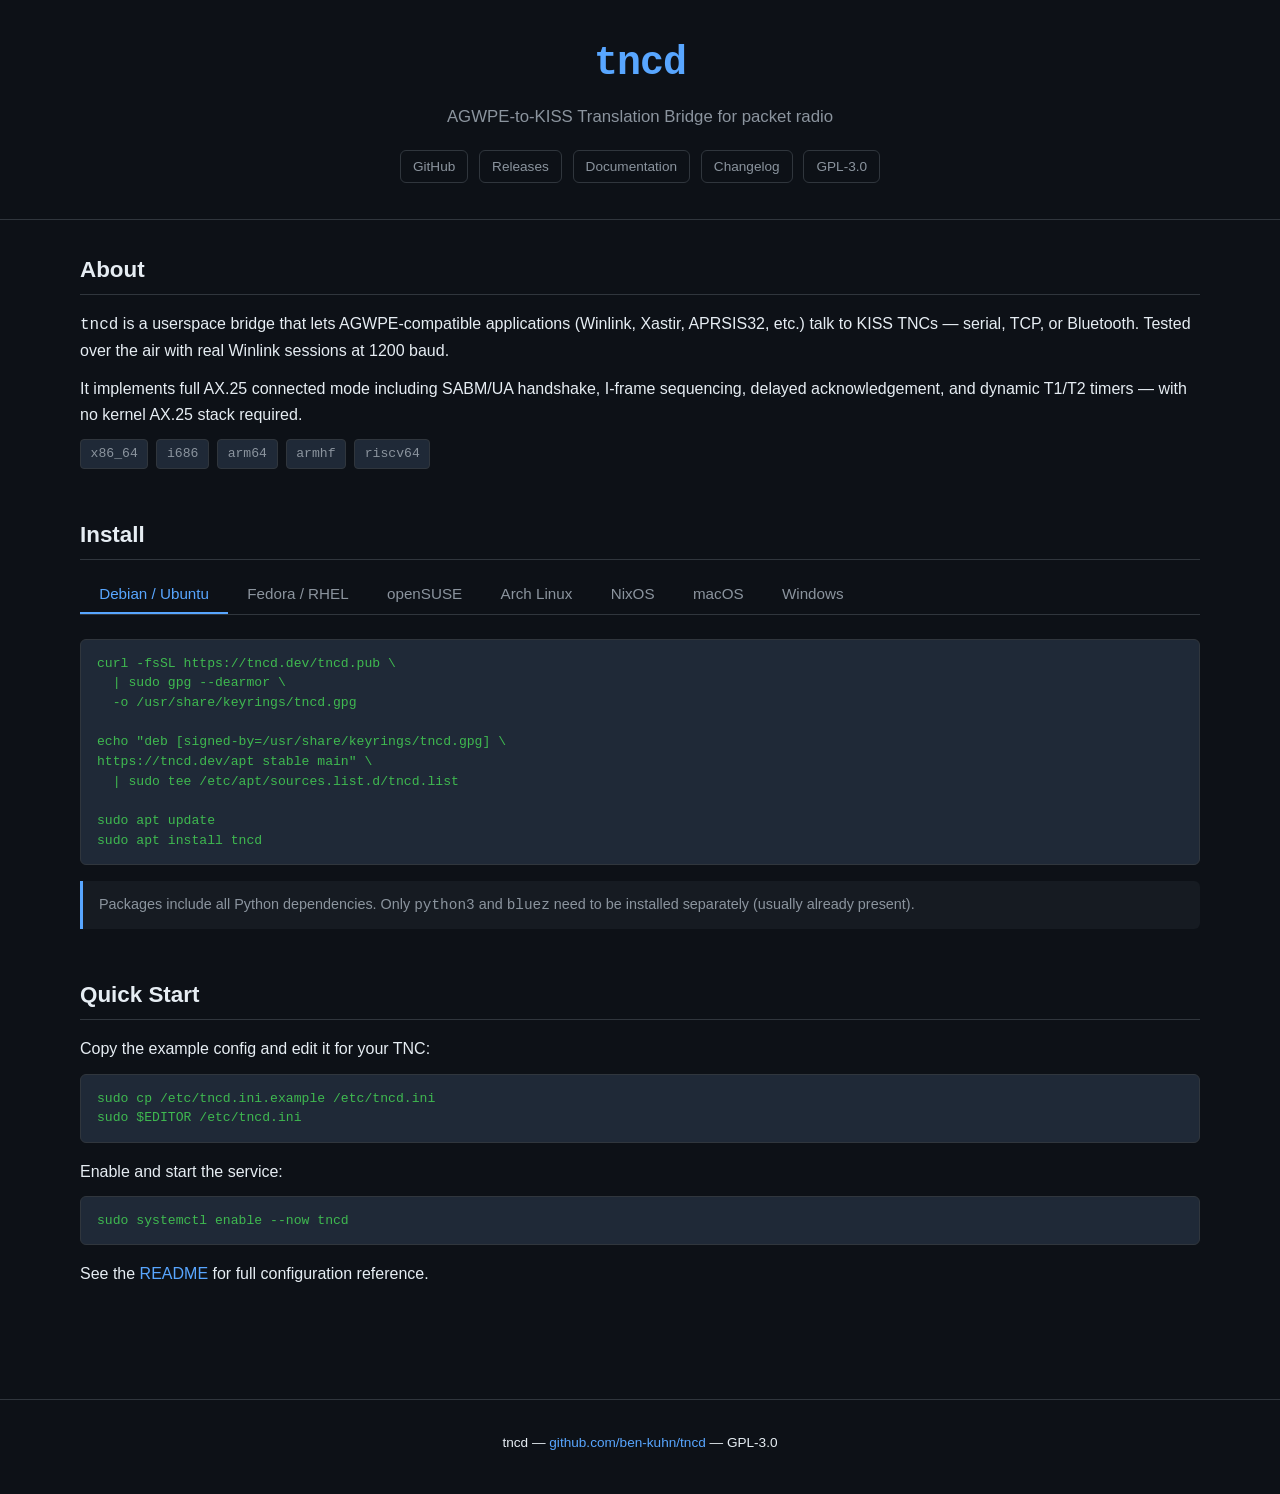
==== website/index.html @ 5413b1a2 "website: add changelog page, update Bluetooth docs for native SPP - Add changelog.html with release " ====
<!DOCTYPE html>
<html lang="en">
<head>
  <meta charset="UTF-8">
  <meta name="viewport" content="width=device-width, initial-scale=1.0">
  <title>tncd — AGWPE-to-KISS Translation Bridge</title>
  <style>
    :root {
      --bg: #0d1117;
      --surface: #161b22;
      --border: #30363d;
      --text: #e6edf3;
      --muted: #8b949e;
      --accent: #58a6ff;
      --green: #3fb950;
      --code-bg: #1f2937;
    }
    * { box-sizing: border-box; margin: 0; padding: 0; }
    body {
      background: var(--bg);
      color: var(--text);
      font-family: -apple-system, BlinkMacSystemFont, "Segoe UI", Helvetica, Arial, sans-serif;
      font-size: 16px;
      line-height: 1.6;
    }
    a { color: var(--accent); text-decoration: none; }
    a:hover { text-decoration: underline; }

    header {
      border-bottom: 1px solid var(--border);
      padding: 2rem 1rem;
      text-align: center;
    }
    header h1 {
      font-size: 2.5rem;
      font-family: "SF Mono", "Fira Code", monospace;
      color: var(--accent);
      letter-spacing: -1px;
    }
    header p.tagline {
      color: var(--muted);
      margin-top: 0.5rem;
      font-size: 1.05rem;
    }
    header .badges {
      margin-top: 1rem;
    }
    header .badges a {
      display: inline-block;
      margin: 0.2rem;
      padding: 0.3rem 0.75rem;
      border: 1px solid var(--border);
      border-radius: 6px;
      font-size: 0.85rem;
      color: var(--muted);
    }
    header .badges a:hover { border-color: var(--accent); color: var(--accent); text-decoration: none; }

    main {
      max-width: 90%;
      margin: 0 auto;
      padding: 2rem 1rem 4rem;
    }

    section { margin-bottom: 3rem; }
    h2 {
      font-size: 1.4rem;
      margin-bottom: 1rem;
      padding-bottom: 0.4rem;
      border-bottom: 1px solid var(--border);
    }
    p { margin-bottom: 0.75rem; color: var(--text); }

    pre {
      background: var(--code-bg);
      border: 1px solid var(--border);
      border-radius: 6px;
      padding: 0.85rem 1rem;
      overflow-x: auto;
      font-size: 0.82rem;
      line-height: 1.5;
    }
    code { font-family: "SF Mono", "Fira Code", "Cascadia Code", monospace; }
    pre code { color: var(--green); }

    .note {
      background: var(--surface);
      border-left: 3px solid var(--accent);
      padding: 0.75rem 1rem;
      border-radius: 0 6px 6px 0;
      font-size: 0.9rem;
      color: var(--muted);
      margin-top: 1rem;
    }

    .arch-list {
      display: flex;
      flex-wrap: wrap;
      gap: 0.5rem;
      margin-top: 0.5rem;
    }
    .arch-tag {
      background: var(--code-bg);
      border: 1px solid var(--border);
      border-radius: 4px;
      padding: 0.2rem 0.6rem;
      font-size: 0.82rem;
      font-family: monospace;
      color: var(--muted);
    }

    /* Tabs */
    .tabs {
      display: flex;
      flex-wrap: wrap;
      gap: 0;
      border-bottom: 1px solid var(--border);
      margin-bottom: 1.5rem;
    }
    .tab {
      background: none;
      border: none;
      color: var(--muted);
      font-family: inherit;
      font-size: 0.95rem;
      padding: 0.6rem 1.2rem;
      cursor: pointer;
      border-bottom: 2px solid transparent;
      transition: color 0.15s, border-color 0.15s;
    }
    .tab:hover {
      color: var(--text);
    }
    .tab.active {
      color: var(--accent);
      border-bottom-color: var(--accent);
    }
    .tab-content {
      display: none;
    }
    .tab-content.active {
      display: block;
    }

    footer {
      text-align: center;
      padding: 2rem 1rem;
      border-top: 1px solid var(--border);
      color: var(--muted);
      font-size: 0.85rem;
    }
  </style>
</head>
<body>

<header>
  <h1>tncd</h1>
  <p class="tagline">AGWPE-to-KISS Translation Bridge for packet radio</p>
  <div class="badges">
    <a href="https://github.com/ben-kuhn/tncd">GitHub</a>
    <a href="https://github.com/ben-kuhn/tncd/releases">Releases</a>
    <a href="/docs.html">Documentation</a>
    <a href="/changelog.html">Changelog</a>
    <a href="https://github.com/ben-kuhn/tncd/blob/main/COPYING">GPL-3.0</a>
  </div>
</header>

<main>

  <section>
    <h2>About</h2>
    <p>
      <code>tncd</code> is a userspace bridge that lets AGWPE-compatible applications (Winlink,
      Xastir, APRSIS32, etc.) talk to KISS TNCs — serial, TCP, or Bluetooth.
      Tested over the air with real Winlink sessions at 1200 baud.
    </p>
    <p>
      It implements full AX.25 connected mode including SABM/UA handshake, I-frame sequencing,
      delayed acknowledgement, and dynamic T1/T2 timers — with no kernel AX.25 stack required.
    </p>
    <div class="arch-list">
      <span class="arch-tag">x86_64</span>
      <span class="arch-tag">i686</span>
      <span class="arch-tag">arm64</span>
      <span class="arch-tag">armhf</span>
      <span class="arch-tag">riscv64</span>
    </div>
  </section>

  <section>
    <h2>Install</h2>

    <div class="tabs">
      <button class="tab active" data-tab="debian">Debian / Ubuntu</button>
      <button class="tab" data-tab="fedora">Fedora / RHEL</button>
      <button class="tab" data-tab="opensuse">openSUSE</button>
      <button class="tab" data-tab="arch">Arch Linux</button>
      <button class="tab" data-tab="nixos">NixOS</button>
      <button class="tab" data-tab="macos">macOS</button>
      <button class="tab" data-tab="windows">Windows</button>
    </div>

    <div class="tab-content active" id="tab-debian">
      <pre><code>curl -fsSL https://tncd.dev/tncd.pub \
  | sudo gpg --dearmor \
  -o /usr/share/keyrings/tncd.gpg

echo "deb [signed-by=/usr/share/keyrings/tncd.gpg] \
https://tncd.dev/apt stable main" \
  | sudo tee /etc/apt/sources.list.d/tncd.list

sudo apt update
sudo apt install tncd</code></pre>
    </div>

    <div class="tab-content" id="tab-fedora">
      <pre><code>sudo curl -fsSL \
  https://tncd.dev/rpm/tncd.repo \
  -o /etc/yum.repos.d/tncd.repo

sudo dnf install tncd</code></pre>
    </div>

    <div class="tab-content" id="tab-opensuse">
      <pre><code>sudo curl -fsSL \
  https://tncd.dev/rpm/tncd.repo \
  -o /etc/zypp/repos.d/tncd.repo

sudo zypper refresh
sudo zypper install tncd</code></pre>
    </div>

    <div class="tab-content" id="tab-arch">
      <pre><code># Download the PKGBUILD
curl -fsSL https://raw.githubusercontent.com/ben-kuhn/tncd/main/packaging/PKGBUILD \
  -o PKGBUILD

# Build and install
makepkg -si</code></pre>
    </div>

    <div class="tab-content" id="tab-nixos">
      <p>tncd is packaged in
        <a href="https://github.com/ben-kuhn/nix-ham-packages">nix-ham-packages</a>.
        Add the overlay and service module to your NixOS configuration:</p>
      <pre><code>let
  ham = builtins.fetchTarball
    "https://github.com/ben-kuhn/nix-ham-packages/archive/main.tar.gz";
in {
  nixpkgs.overlays = [ (import ham) ];
  imports = [ "${ham}/tncd/module.nix" ];

  services.tncd = {
    enable = true;
    settings = {
      server.callsign = "N0CALL";
      client = {
        type = "serial";
        device = "/dev/ttyUSB0";
        serial_baudrate = 9600;
        ota_baudrate = 1200;
      };
    };
  };
}</code></pre>
      <p style="margin-top:1rem;">See the
        <a href="https://github.com/ben-kuhn/tncd/blob/main/nix/README.md">Nix README</a>
        for Bluetooth setup and all module options.</p>
    </div>

    <div class="tab-content" id="tab-macos">
      <p>Install from source using pip:</p>
      <pre><code>git clone https://github.com/ben-kuhn/tncd.git
cd tncd
python3 -m venv .venv
source .venv/bin/activate
pip install -r requirements.txt
python tncd.py -c tncd.ini</code></pre>
      <p style="margin-top:1rem;font-size:0.85rem;color:var(--muted)">
        Homebrew package coming soon.
      </p>
    </div>

    <div class="tab-content" id="tab-windows">
      <p>
        tncd is best run under
        <a href="https://learn.microsoft.com/en-us/windows/wsl/install">Windows Subsystem for Linux (WSL)</a>.
        Install WSL with a Debian or Ubuntu distribution, then follow the Debian / Ubuntu instructions above.
      </p>
      <pre><code>wsl --install -d Ubuntu</code></pre>
      <p style="margin-top:0.5rem;font-size:0.85rem;color:var(--muted)">
        Once inside WSL, serial devices are accessible via
        <code>/dev/ttyS<em>N</em></code> and TCP TNCs work normally.
      </p>
    </div>

    <div class="note">
      Packages include all Python dependencies. Only <code>python3</code> and
      <code>bluez</code> need to be installed separately (usually already present).
    </div>
  </section>

  <section>
    <h2>Quick Start</h2>
    <p>Copy the example config and edit it for your TNC:</p>
    <pre><code>sudo cp /etc/tncd.ini.example /etc/tncd.ini
sudo $EDITOR /etc/tncd.ini</code></pre>

    <p style="margin-top:1rem;">Enable and start the service:</p>
    <pre><code>sudo systemctl enable --now tncd</code></pre>

    <p style="margin-top:1rem;">
      See the <a href="https://github.com/ben-kuhn/tncd/blob/main/README.md">README</a>
      for full configuration reference.
    </p>
  </section>

</main>

<footer>
  <p>tncd &mdash; <a href="https://github.com/ben-kuhn/tncd">github.com/ben-kuhn/tncd</a> &mdash; GPL-3.0</p>
</footer>

<script>
  document.querySelectorAll('.tab').forEach(function(btn) {
    btn.addEventListener('click', function() {
      document.querySelectorAll('.tab').forEach(function(t) { t.classList.remove('active'); });
      document.querySelectorAll('.tab-content').forEach(function(c) { c.classList.remove('active'); });
      btn.classList.add('active');
      document.getElementById('tab-' + btn.dataset.tab).classList.add('active');
    });
  });
</script>

</body>
</html>
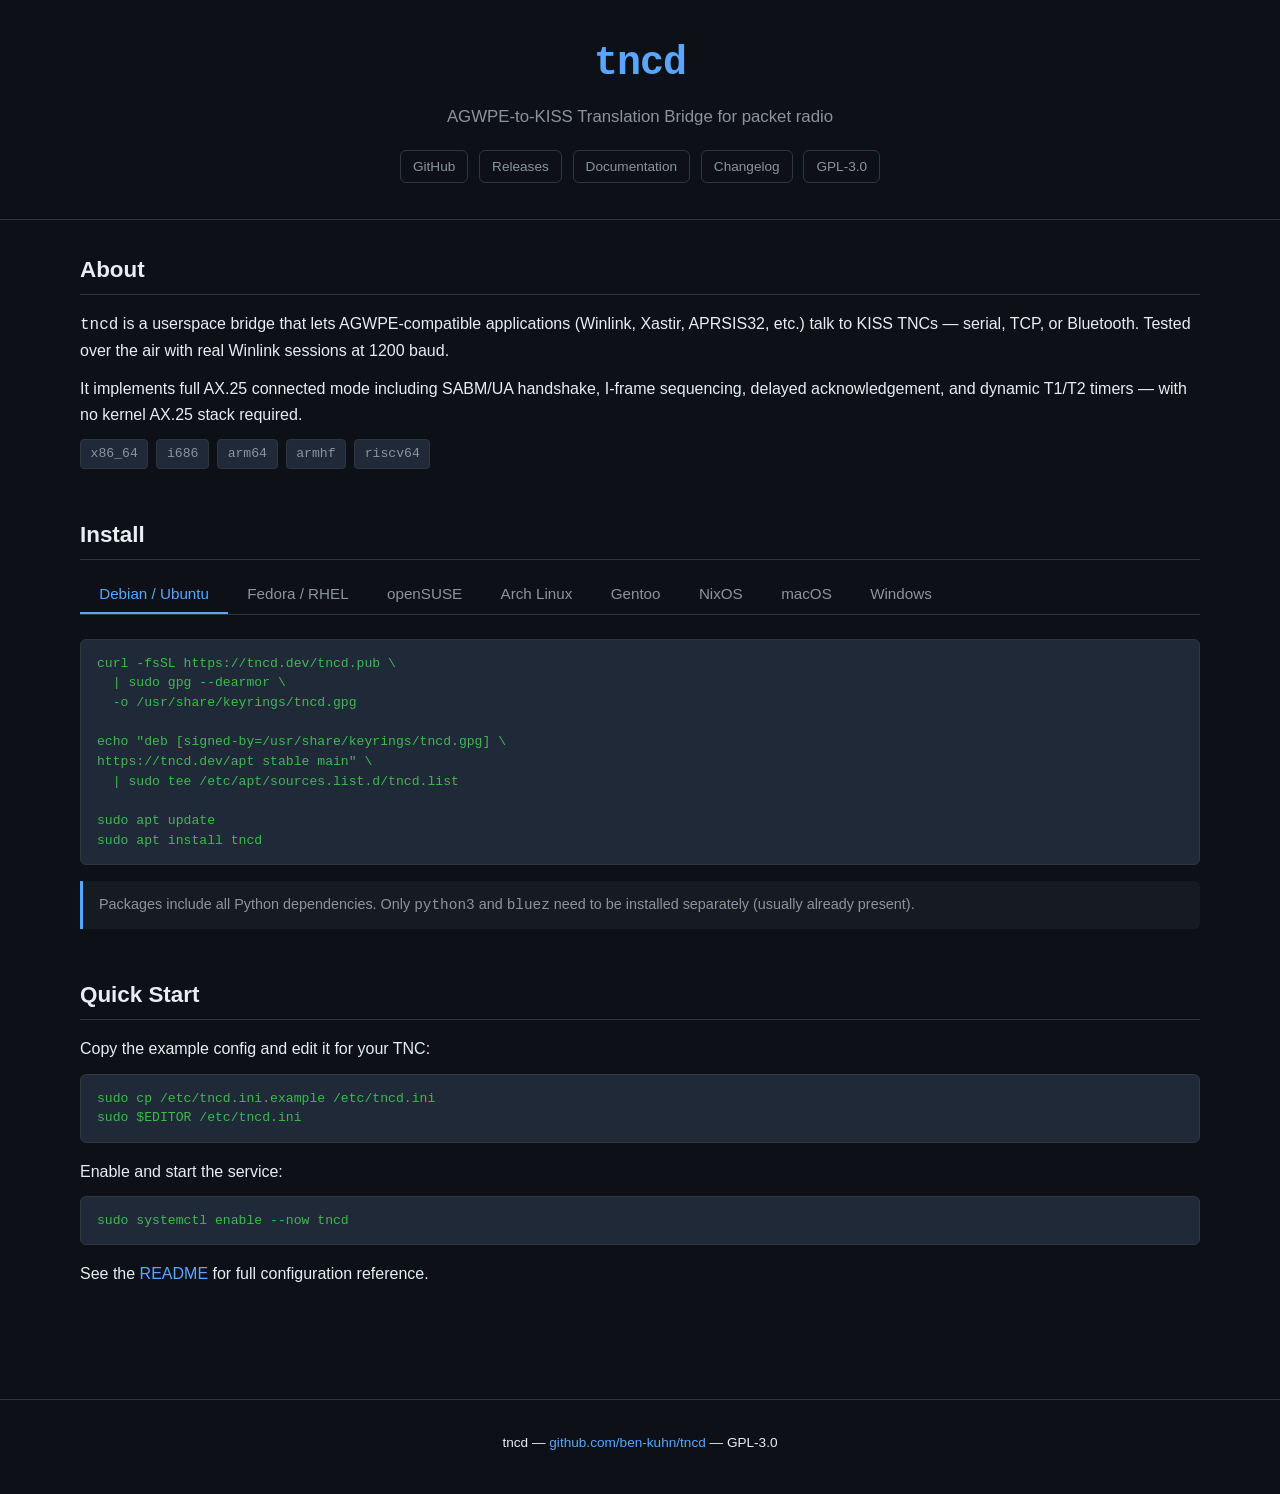
==== commit a343c49f: "website: add Gentoo install instructions to homepage Co-Authored-By: Claude Opus 4.6 <noreply@anthro" ====
--- a/website/index.html
+++ b/website/index.html
@@ -195,6 +195,7 @@
       <button class="tab" data-tab="fedora">Fedora / RHEL</button>
       <button class="tab" data-tab="opensuse">openSUSE</button>
       <button class="tab" data-tab="arch">Arch Linux</button>
+      <button class="tab" data-tab="gentoo">Gentoo</button>
       <button class="tab" data-tab="nixos">NixOS</button>
       <button class="tab" data-tab="macos">macOS</button>
       <button class="tab" data-tab="windows">Windows</button>
@@ -237,6 +238,26 @@
 
 # Build and install
 makepkg -si</code></pre>
+    </div>
+
+    <div class="tab-content" id="tab-gentoo">
+      <p>tncd is available via a custom overlay that includes the package and its Python dependencies.</p>
+      <pre><code># Clone the overlay
+sudo mkdir -p /var/db/repos
+sudo git clone https://github.com/ben-kuhn/tncd.git \
+  /var/db/repos/tncd
+
+# Register the overlay
+cat &lt;&lt;'EOF' | sudo tee /etc/portage/repos.conf/tncd.conf
+[tncd]
+location = /var/db/repos/tncd/packaging/gentoo-overlay
+EOF
+
+# Install (add bluetooth USE flag for BT support)
+sudo emerge --ask net-misc/tncd</code></pre>
+      <p style="margin-top:1rem;">The overlay also provides ebuilds for
+        <code>dev-python/kiss3</code>, <code>dev-python/pyham-ax25</code>,
+        and <code>dev-python/ax253</code>.</p>
     </div>
 
     <div class="tab-content" id="tab-nixos">
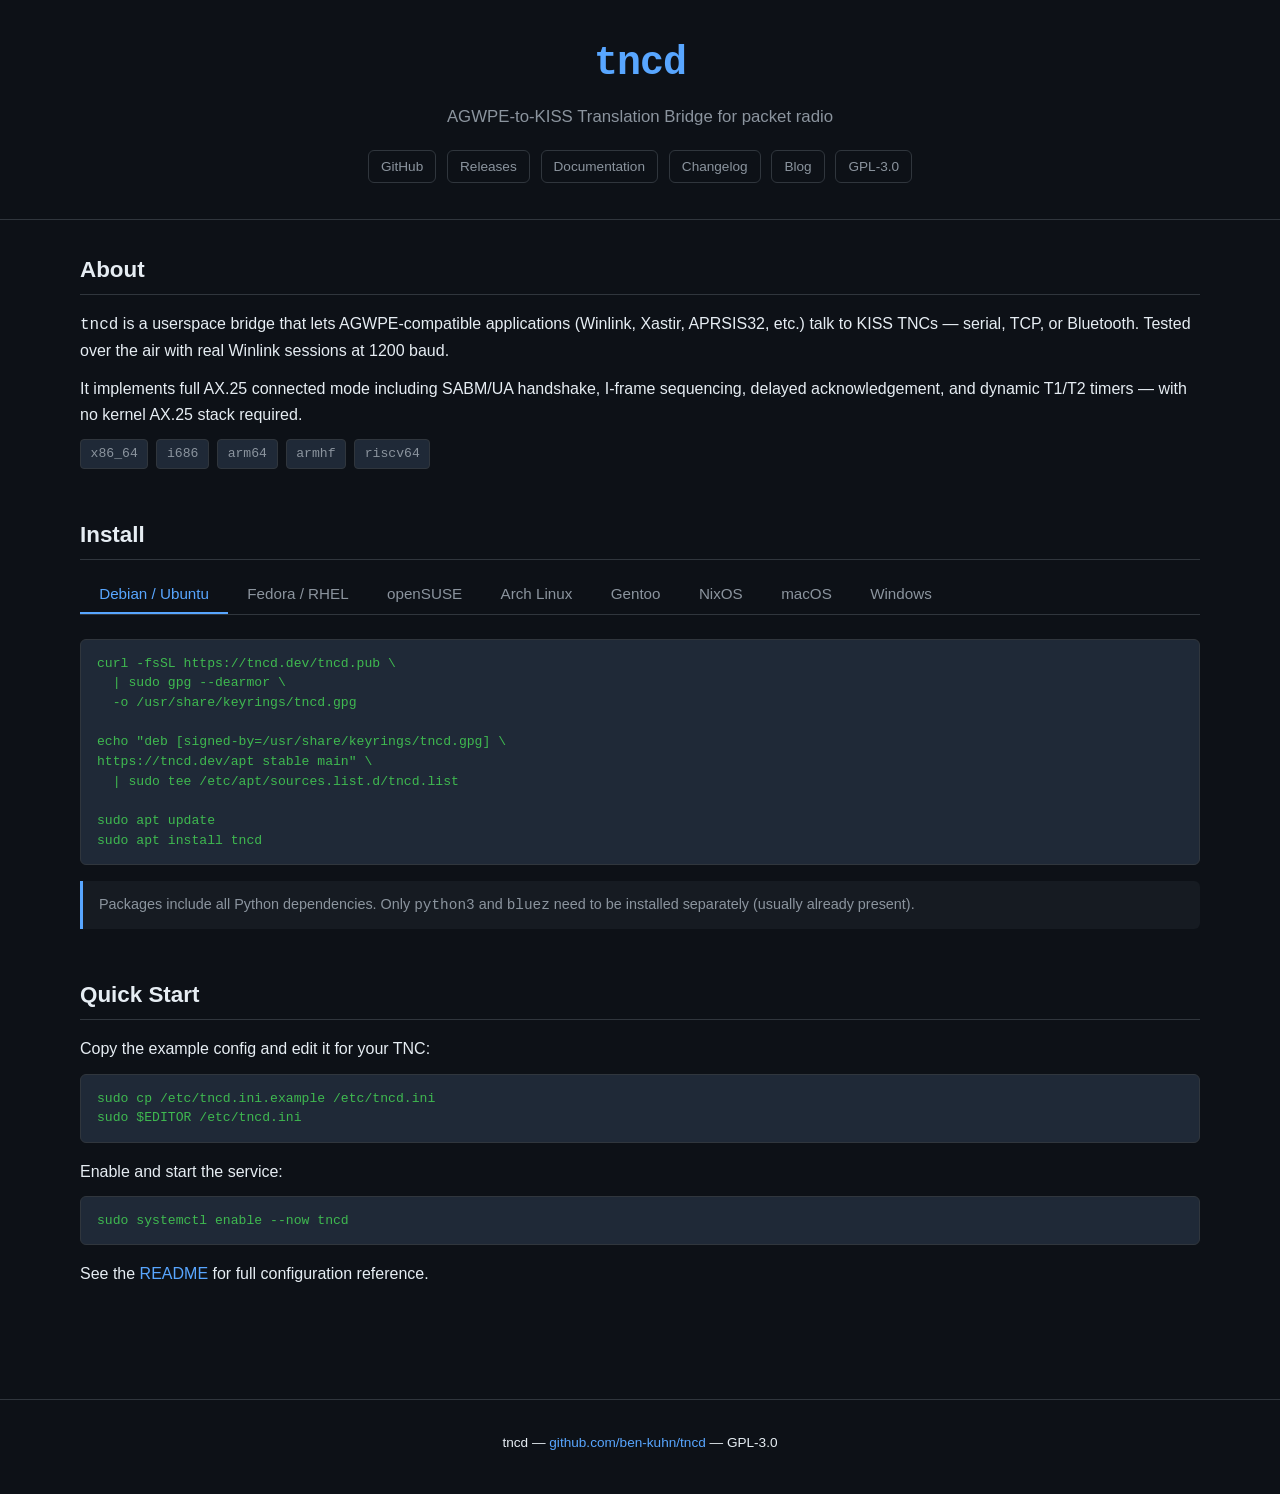
==== commit 68dcab09: "website: add Blog page that pulls posts tagged tncd from ku0hn.radio New blog.html fetches https://k" ====
--- a/website/index.html
+++ b/website/index.html
@@ -161,6 +161,7 @@
     <a href="https://github.com/ben-kuhn/tncd/releases">Releases</a>
     <a href="/docs.html">Documentation</a>
     <a href="/changelog.html">Changelog</a>
+    <a href="/blog.html">Blog</a>
     <a href="https://github.com/ben-kuhn/tncd/blob/main/COPYING">GPL-3.0</a>
   </div>
 </header>
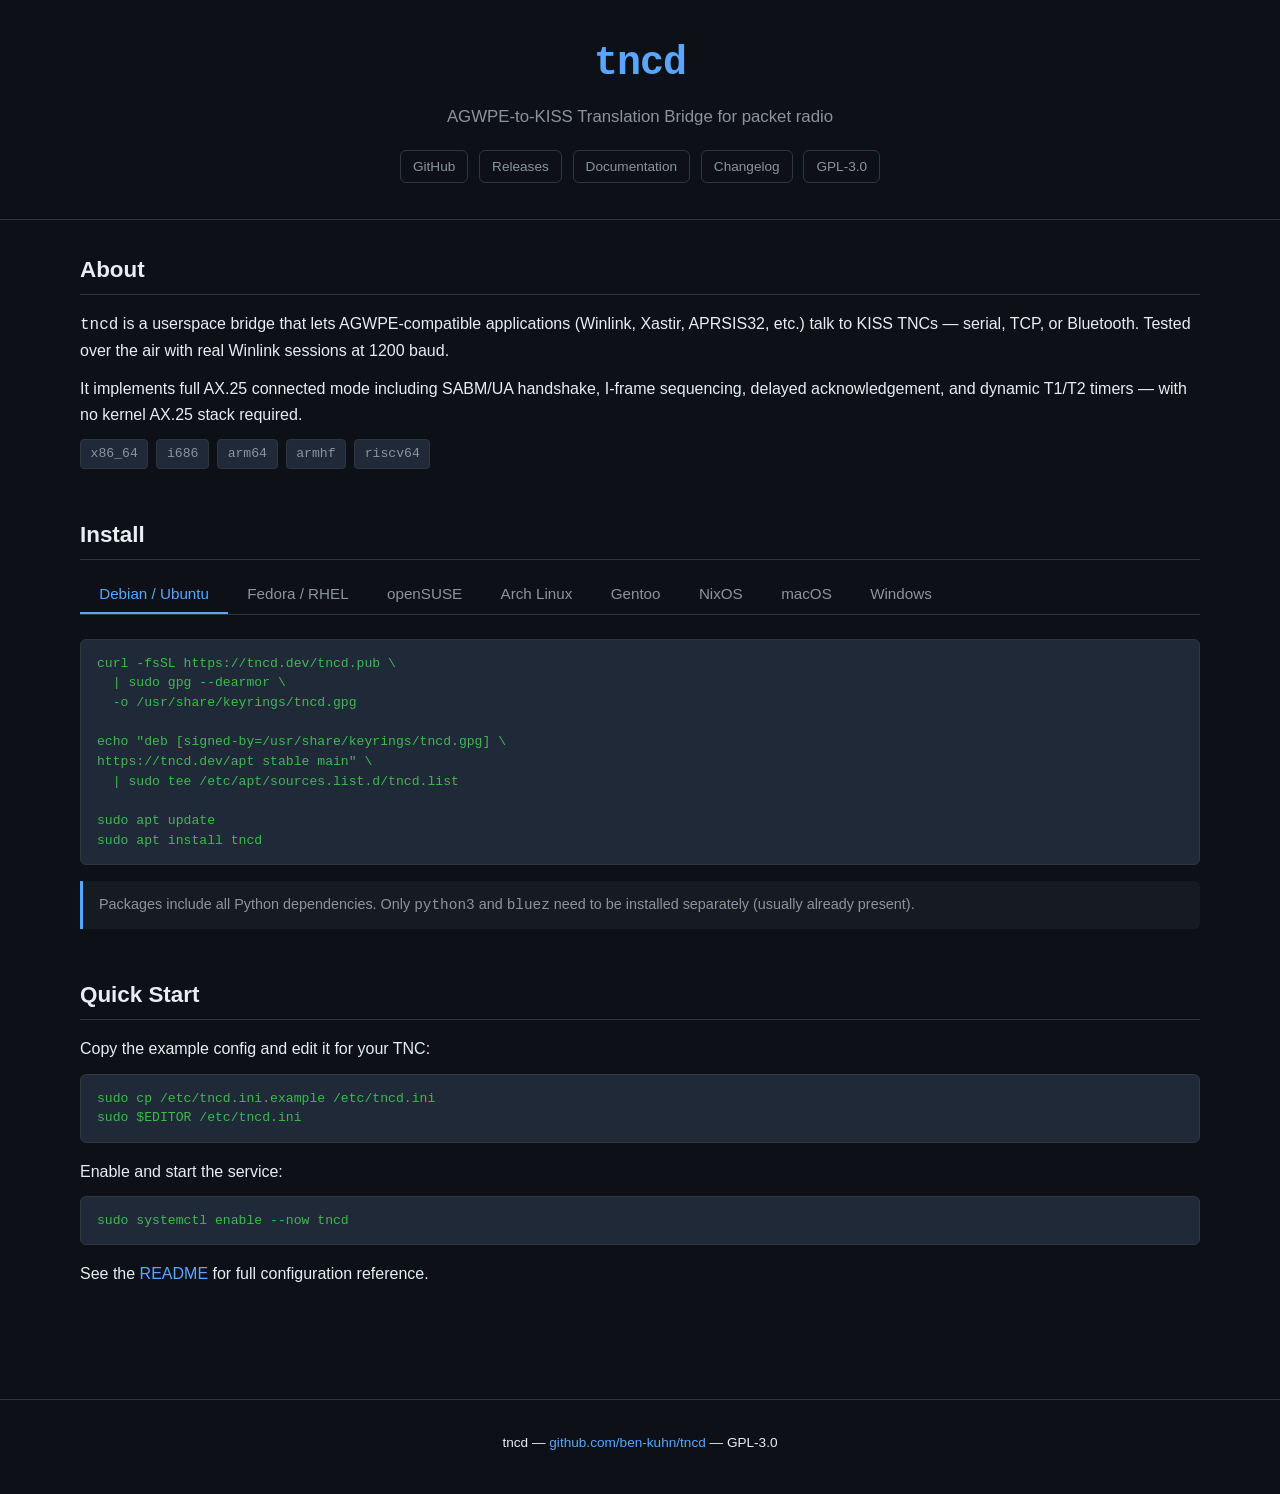
==== commit a6c6f0a5: "Merge fix/bt-parallel-startup: parallel BT startup + SIGABRT fix (v1.1)" ====
--- a/website/index.html
+++ b/website/index.html
@@ -161,7 +161,6 @@
     <a href="https://github.com/ben-kuhn/tncd/releases">Releases</a>
     <a href="/docs.html">Documentation</a>
     <a href="/changelog.html">Changelog</a>
-    <a href="/blog.html">Blog</a>
     <a href="https://github.com/ben-kuhn/tncd/blob/main/COPYING">GPL-3.0</a>
   </div>
 </header>
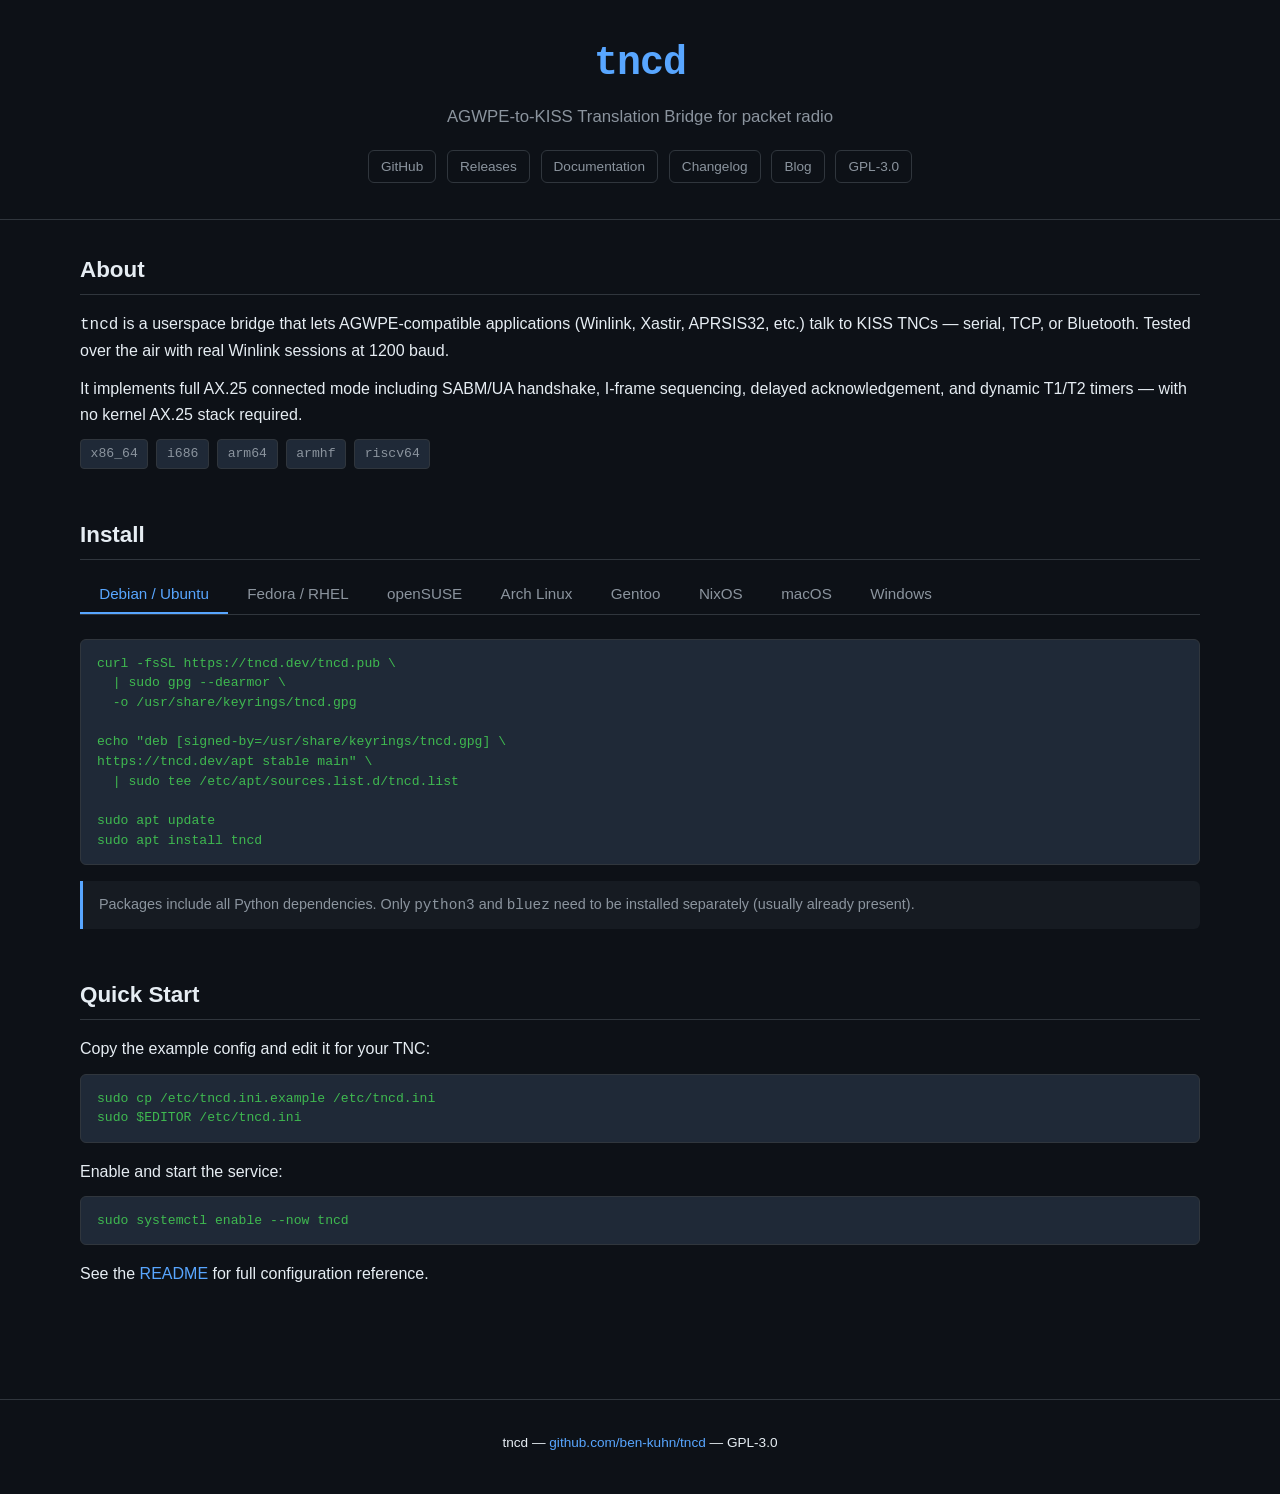
==== commit ae1fe2b1: "Merge branch 'main' of github.com:ben-kuhn/tncd" ====
--- a/website/index.html
+++ b/website/index.html
@@ -161,6 +161,7 @@
     <a href="https://github.com/ben-kuhn/tncd/releases">Releases</a>
     <a href="/docs.html">Documentation</a>
     <a href="/changelog.html">Changelog</a>
+    <a href="/blog.html">Blog</a>
     <a href="https://github.com/ben-kuhn/tncd/blob/main/COPYING">GPL-3.0</a>
   </div>
 </header>
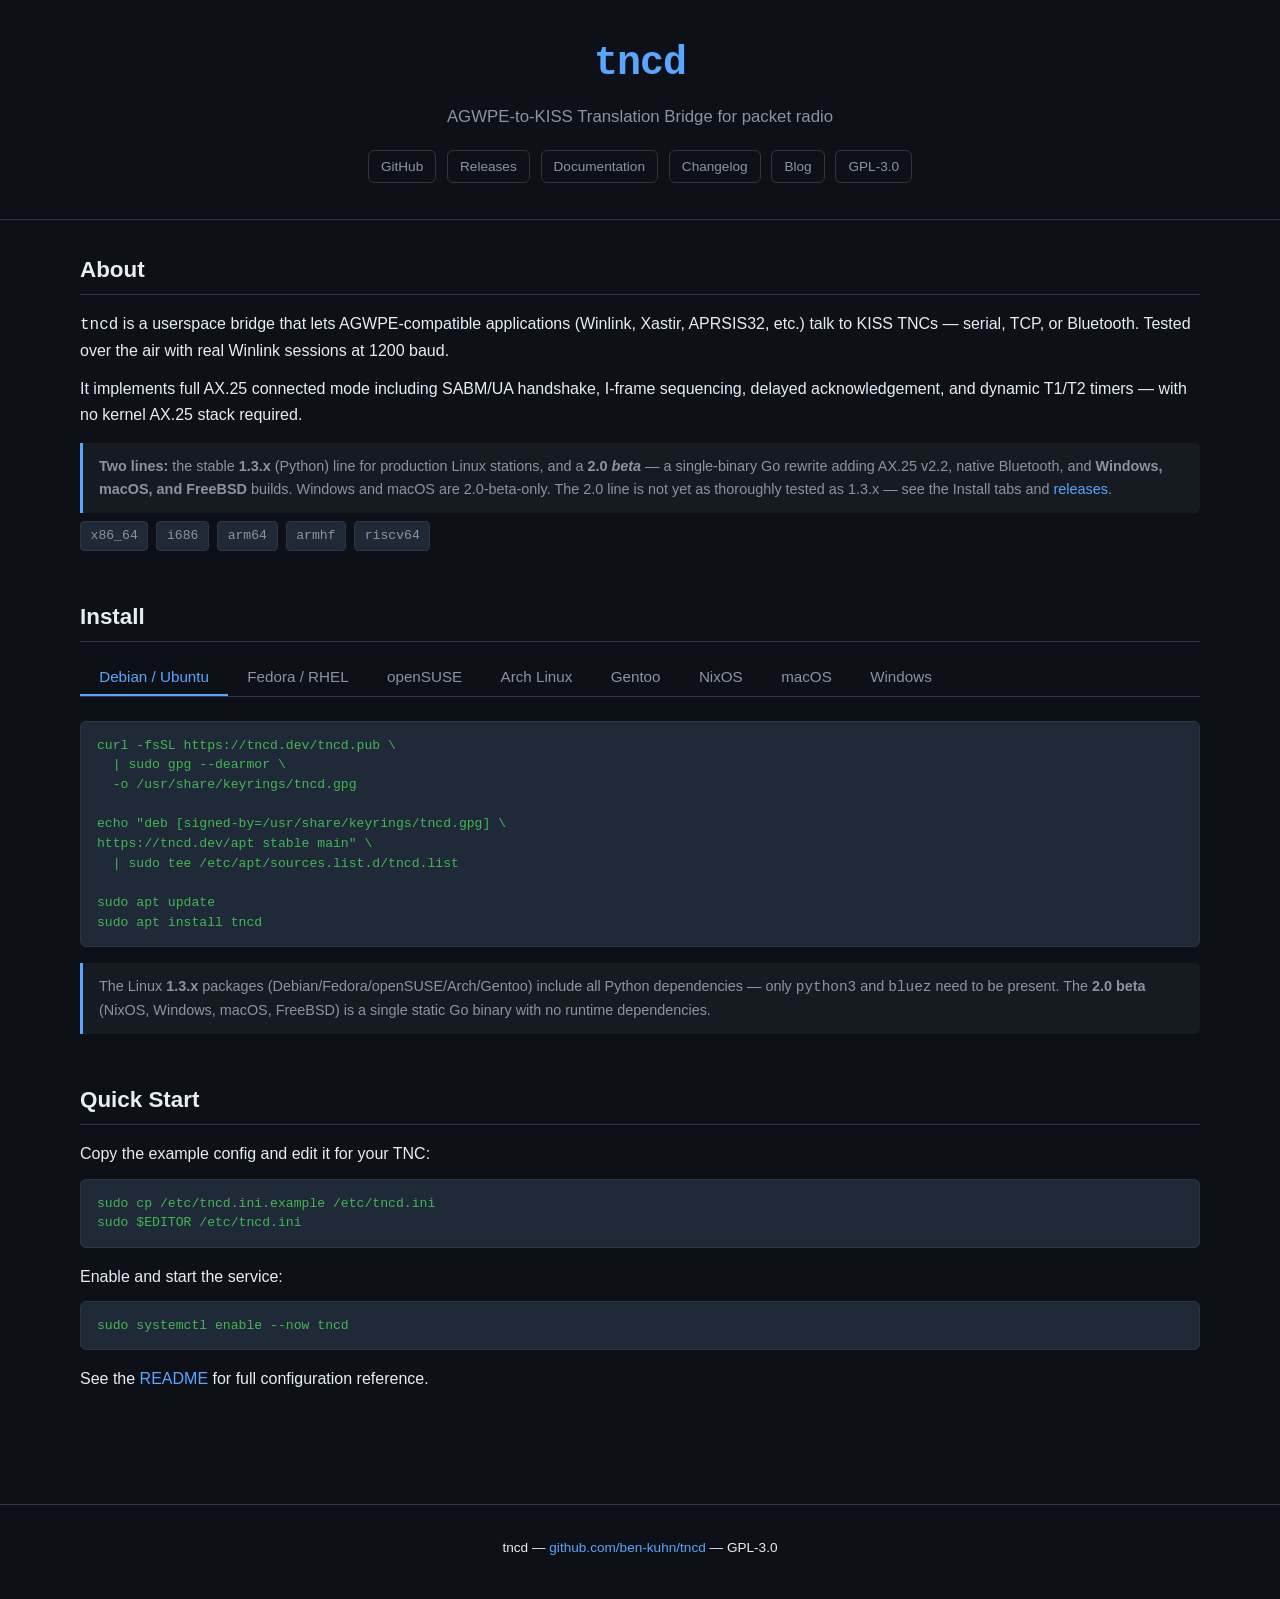
==== commit 66015688: "Merge docs/windows-mac-beta: Windows/macOS 2.0-beta docs + website" ====
--- a/website/index.html
+++ b/website/index.html
@@ -179,6 +179,14 @@
       It implements full AX.25 connected mode including SABM/UA handshake, I-frame sequencing,
       delayed acknowledgement, and dynamic T1/T2 timers — with no kernel AX.25 stack required.
     </p>
+    <div class="note">
+      <strong>Two lines:</strong> the stable <strong>1.3.x</strong> (Python) line for
+      production Linux stations, and a <strong>2.0 <em>beta</em></strong> — a single-binary
+      Go rewrite adding AX.25 v2.2, native Bluetooth, and <strong>Windows, macOS, and
+      FreeBSD</strong> builds. Windows and macOS are 2.0-beta-only. The 2.0 line is not yet
+      as thoroughly tested as 1.3.x — see the Install tabs and
+      <a href="https://github.com/ben-kuhn/tncd/releases">releases</a>.
+    </div>
     <div class="arch-list">
       <span class="arch-tag">x86_64</span>
       <span class="arch-tag">i686</span>
@@ -291,34 +299,58 @@
     </div>
 
     <div class="tab-content" id="tab-macos">
-      <p>Install from source using pip:</p>
-      <pre><code>git clone https://github.com/ben-kuhn/tncd.git
-cd tncd
-python3 -m venv .venv
-source .venv/bin/activate
-pip install -r requirements.txt
-python tncd.py -c tncd.ini</code></pre>
-      <p style="margin-top:1rem;font-size:0.85rem;color:var(--muted)">
-        Homebrew package coming soon.
+      <p style="margin-bottom:0.75rem;">
+        <strong>macOS is available on the 2.0 <em>beta</em> line only</strong>
+        (the Go rewrite), and without OS service integration — run it yourself or
+        wrap it in a launchd unit.
+      </p>
+      <p>
+        Download the matching
+        <code>tncd-<em>&lt;version&gt;</em>-macos-arm64.tar.gz</code> (Apple
+        silicon) or <code>-macos-amd64.tar.gz</code> (Intel) from the
+        <a href="https://github.com/ben-kuhn/tncd/releases">GitHub releases</a>,
+        extract it, and run:
+      </p>
+      <pre><code>tar -xzf tncd-<em>&lt;version&gt;</em>-macos-arm64.tar.gz
+./tncd -c tncd.ini</code></pre>
+      <p style="margin-top:0.5rem;font-size:0.85rem;color:var(--muted)">
+        Bluetooth TNCs: pair the device, then use <code>type = serial</code> with
+        its <code>/dev/cu.*</code> port. Homebrew tap coming later.
       </p>
     </div>
 
     <div class="tab-content" id="tab-windows">
+      <p style="margin-bottom:0.75rem;">
+        <strong>Windows is available on the 2.0 <em>beta</em> line only</strong>
+        (the Go rewrite) — there is no Windows build of the stable 1.3.x line.
+      </p>
       <p>
-        tncd is best run under
-        <a href="https://learn.microsoft.com/en-us/windows/wsl/install">Windows Subsystem for Linux (WSL)</a>.
-        Install WSL with a Debian or Ubuntu distribution, then follow the Debian / Ubuntu instructions above.
-      </p>
-      <pre><code>wsl --install -d Ubuntu</code></pre>
+        Download <code>tncd-<em>&lt;version&gt;</em>-windows-amd64.zip</code>
+        (or <code>-arm64</code>) from the
+        <a href="https://github.com/ben-kuhn/tncd/releases">GitHub releases</a>,
+        unzip it, and <strong>double-click <code>tncd.exe</code></strong>. With no
+        config present it launches an installer that asks for your callsign and
+        TNC — serial ports and paired Bluetooth devices are listed for you — then
+        installs tncd as an auto-starting Windows service. Run <code>tncd.exe</code>
+        again to start/stop the service, open the config, open the web monitor, or
+        uninstall.
+      </p>
+      <p style="margin-top:0.75rem;">Command-line equivalents:</p>
+      <pre><code>tncd.exe ports
+tncd.exe install -c tncd.ini
+tncd.exe service start
+tncd.exe uninstall</code></pre>
       <p style="margin-top:0.5rem;font-size:0.85rem;color:var(--muted)">
-        Once inside WSL, serial devices are accessible via
-        <code>/dev/ttyS<em>N</em></code> and TCP TNCs work normally.
+        Bluetooth TNCs connect natively (Winsock RFCOMM): pair once in Windows
+        Settings, then pick the device in the installer.
       </p>
     </div>
 
     <div class="note">
-      Packages include all Python dependencies. Only <code>python3</code> and
-      <code>bluez</code> need to be installed separately (usually already present).
+      The Linux <strong>1.3.x</strong> packages (Debian/Fedora/openSUSE/Arch/Gentoo) include all
+      Python dependencies — only <code>python3</code> and <code>bluez</code> need to be present.
+      The <strong>2.0 beta</strong> (NixOS, Windows, macOS, FreeBSD) is a single static Go binary
+      with no runtime dependencies.
     </div>
   </section>
 
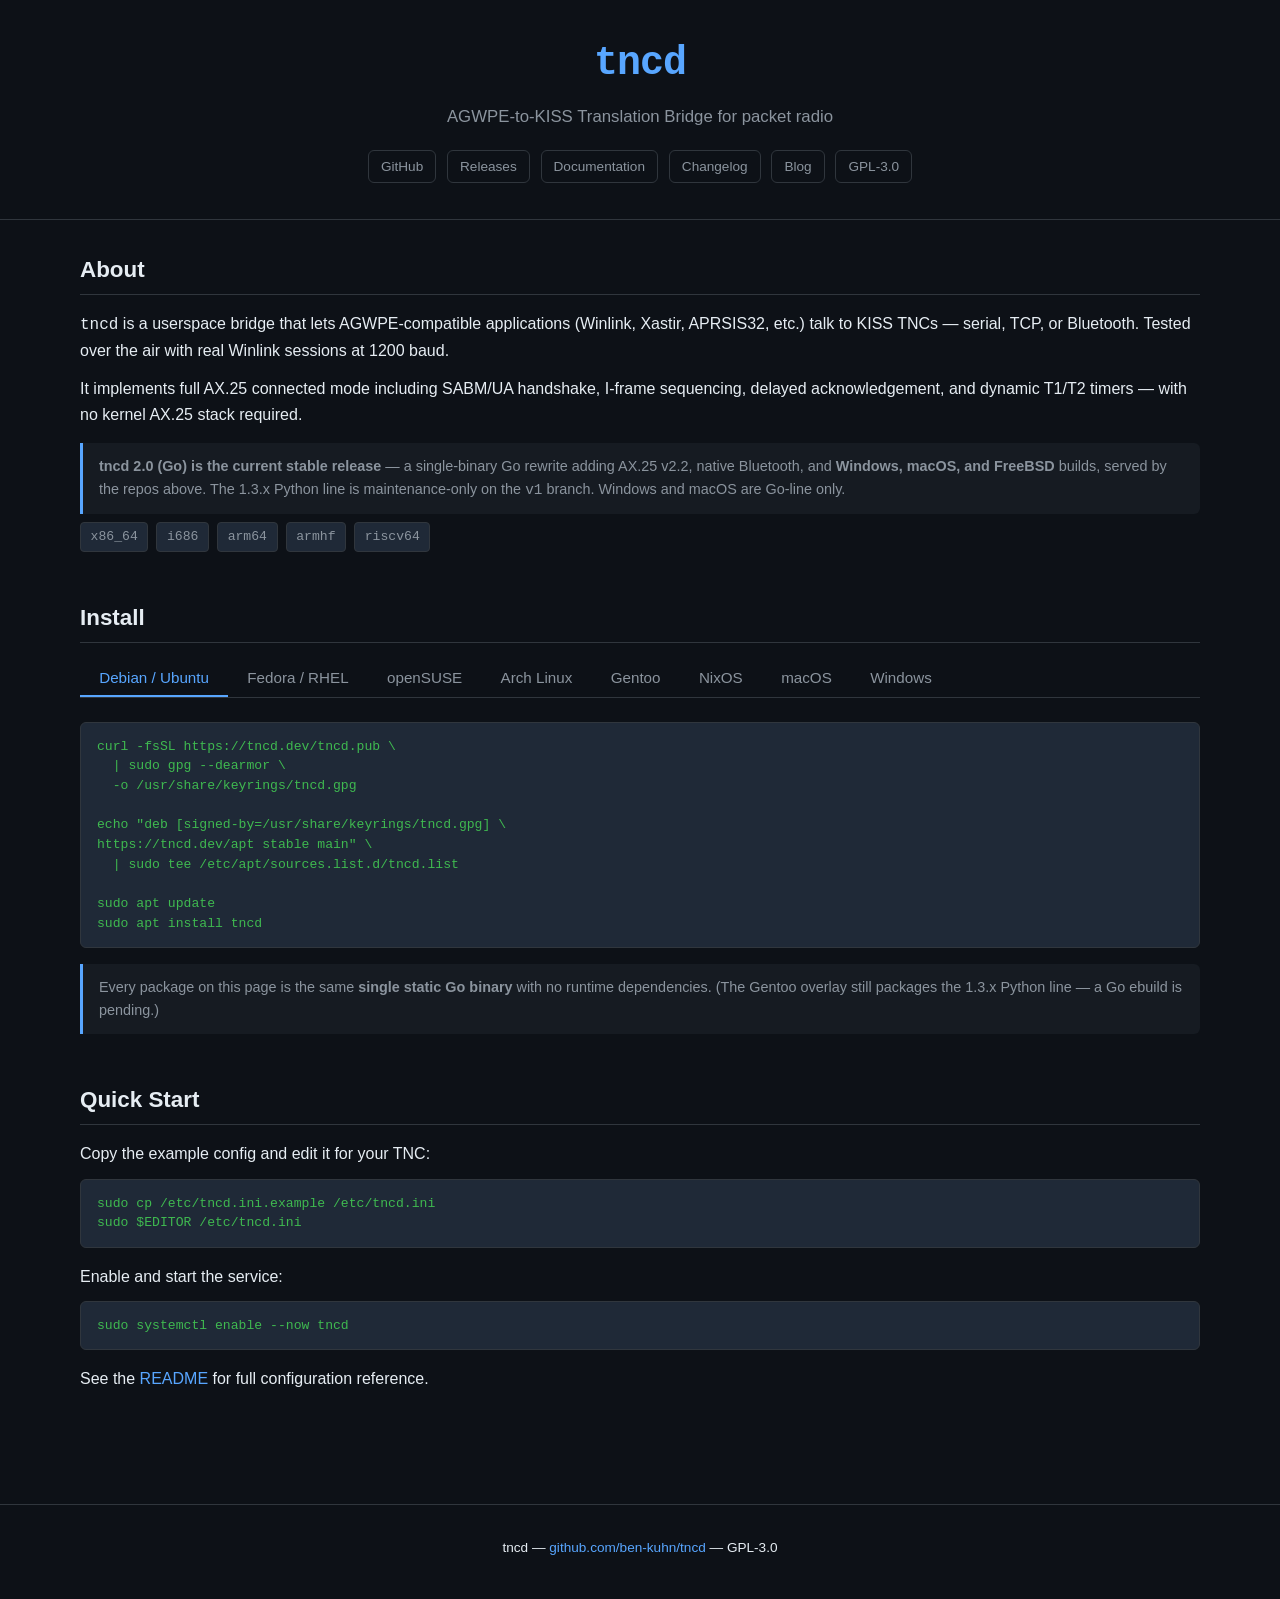
==== commit ede6cec4: "release: cut over to tncd 2.0.0, the first stable release of the Go line The 2.0 Go line leaves beta" ====
--- a/website/index.html
+++ b/website/index.html
@@ -180,12 +180,11 @@
       delayed acknowledgement, and dynamic T1/T2 timers — with no kernel AX.25 stack required.
     </p>
     <div class="note">
-      <strong>Two lines:</strong> the stable <strong>1.3.x</strong> (Python) line for
-      production Linux stations, and a <strong>2.0 <em>beta</em></strong> — a single-binary
+      <strong>tncd 2.0 (Go) is the current stable release</strong> — a single-binary
       Go rewrite adding AX.25 v2.2, native Bluetooth, and <strong>Windows, macOS, and
-      FreeBSD</strong> builds. Windows and macOS are 2.0-beta-only. The 2.0 line is not yet
-      as thoroughly tested as 1.3.x — see the Install tabs and
-      <a href="https://github.com/ben-kuhn/tncd/releases">releases</a>.
+      FreeBSD</strong> builds, served by the repos above. The 1.3.x Python line is
+      maintenance-only on the <code>v1</code> branch. Windows and macOS are
+      Go-line only.
     </div>
     <div class="arch-list">
       <span class="arch-tag">x86_64</span>
@@ -300,8 +299,8 @@
 
     <div class="tab-content" id="tab-macos">
       <p style="margin-bottom:0.75rem;">
-        <strong>macOS is available on the 2.0 <em>beta</em> line only</strong>
-        (the Go rewrite), and without OS service integration — run it yourself or
+        <strong>macOS is available on the 2.x Go line only</strong>,
+        and without OS service integration — run it yourself or
         wrap it in a launchd unit.
       </p>
       <p>
@@ -312,7 +311,17 @@
         extract it, and run:
       </p>
       <pre><code>tar -xzf tncd-<em>&lt;version&gt;</em>-macos-arm64.tar.gz
+
+# macOS blocks unsigned downloaded binaries (Gatekeeper). tncd is not
+# notarized, so clear the quarantine flag before the first run:
+xattr -dr com.apple.quarantine ./tncd
+
 ./tncd -c tncd.ini</code></pre>
+      <p style="margin-top:0.5rem;font-size:0.85rem;color:var(--muted)">
+        If you skip that step you'll get &ldquo;cannot be opened because the developer cannot be
+        verified.&rdquo; You can also allow it via <strong>System Settings → Privacy &amp;
+        Security → Allow Anyway</strong>.
+      </p>
       <p style="margin-top:0.5rem;font-size:0.85rem;color:var(--muted)">
         Bluetooth TNCs: pair the device, then use <code>type = serial</code> with
         its <code>/dev/cu.*</code> port. Homebrew tap coming later.
@@ -321,8 +330,8 @@
 
     <div class="tab-content" id="tab-windows">
       <p style="margin-bottom:0.75rem;">
-        <strong>Windows is available on the 2.0 <em>beta</em> line only</strong>
-        (the Go rewrite) — there is no Windows build of the stable 1.3.x line.
+        <strong>Windows is available on the 2.x Go line only</strong>
+        — there is no Windows build of the 1.3.x Python line.
       </p>
       <p>
         Download <code>tncd-<em>&lt;version&gt;</em>-windows-amd64.zip</code>
@@ -347,10 +356,9 @@
     </div>
 
     <div class="note">
-      The Linux <strong>1.3.x</strong> packages (Debian/Fedora/openSUSE/Arch/Gentoo) include all
-      Python dependencies — only <code>python3</code> and <code>bluez</code> need to be present.
-      The <strong>2.0 beta</strong> (NixOS, Windows, macOS, FreeBSD) is a single static Go binary
-      with no runtime dependencies.
+      Every package on this page is the same <strong>single static Go binary</strong> with
+      no runtime dependencies. (The Gentoo overlay still packages the 1.3.x Python
+      line — a Go ebuild is pending.)
     </div>
   </section>
 
